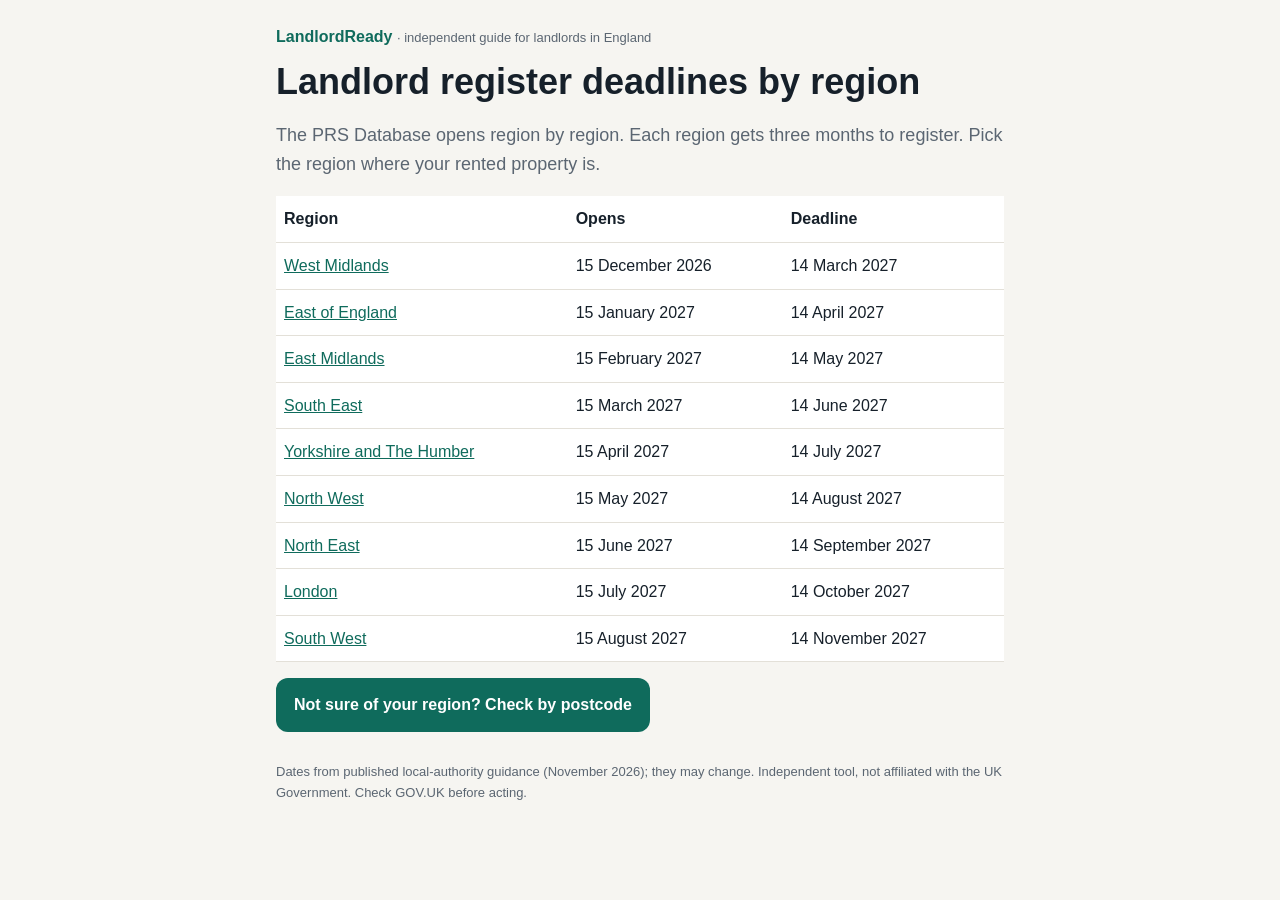
==== register/index.html @ 06443d3b "Add PRS Database deadline pages for all 9 English regions Generated from one table (tools/build_regi" ====
<!doctype html>
<html lang="en-GB"><head><meta charset="utf-8"><meta name="viewport" content="width=device-width,initial-scale=1">
<title>Landlord register deadlines by region (England) – PRS Database dates</title><meta name="description" content="When must you register on the PRS Database? Opening dates and deadlines for all 9 English regions, from West Midlands (Dec 2026) to South West (Nov 2027).">
<link rel="canonical" href="https://landlordready.github.io/register/"><style>:root{--bg:#f6f5f1;--card:#fff;--ink:#16202a;--muted:#5b6672;--line:#e3e0d8;--accent:#0f6b5c}
*{box-sizing:border-box}body{margin:0;background:var(--bg);color:var(--ink);font:16px/1.6 -apple-system,BlinkMacSystemFont,"Segoe UI",Roboto,Helvetica,Arial,sans-serif}
.wrap{max-width:760px;margin:0 auto;padding:24px 16px 64px}a{color:var(--accent)}
.brand{font-weight:700;text-decoration:none}.muted{color:var(--muted)}.small{font-size:13px}.crumbs{color:var(--muted)}
h1{font-size:clamp(26px,5.5vw,36px);line-height:1.2;margin:10px 0}h2{margin-top:28px}.lead{font-size:18px;color:var(--muted)}
.dates{display:grid;grid-template-columns:repeat(3,1fr);gap:10px;margin:18px 0}.dates div{background:var(--card);border:1px solid var(--line);border-radius:12px;padding:12px}
.dates span{display:block;color:var(--muted);font-size:13px}.dates b{font-size:18px}
.btn{display:inline-block;background:var(--accent);color:#fff;font-weight:700;text-decoration:none;border-radius:12px;padding:14px 18px}
details{background:var(--card);border:1px solid var(--line);border-radius:12px;padding:10px 14px;margin:8px 0}summary{cursor:pointer;font-weight:600}
table{width:100%;border-collapse:collapse;background:var(--card)}th,td{text-align:left;padding:10px 8px;border-bottom:1px solid var(--line)}
.nav{margin-top:28px}footer{color:var(--muted);font-size:13px;margin-top:30px}
@media (max-width:520px){.dates{grid-template-columns:1fr}}
</style></head><body><div class="wrap">
<header><a class="brand" href="../">LandlordReady</a> <span class="muted small">· independent guide for landlords in England</span></header>
<h1>Landlord register deadlines by region</h1>
<p class="lead">The PRS Database opens region by region. Each region gets three months to register. Pick the region where your rented property is.</p>
<table><thead><tr><th>Region</th><th>Opens</th><th>Deadline</th></tr></thead><tbody><tr><td><a href="west-midlands/">West Midlands</a></td><td>15 December 2026</td><td>14 March 2027</td></tr><tr><td><a href="east-of-england/">East of England</a></td><td>15 January 2027</td><td>14 April 2027</td></tr><tr><td><a href="east-midlands/">East Midlands</a></td><td>15 February 2027</td><td>14 May 2027</td></tr><tr><td><a href="south-east/">South East</a></td><td>15 March 2027</td><td>14 June 2027</td></tr><tr><td><a href="yorkshire-and-the-humber/">Yorkshire and The Humber</a></td><td>15 April 2027</td><td>14 July 2027</td></tr><tr><td><a href="north-west/">North West</a></td><td>15 May 2027</td><td>14 August 2027</td></tr><tr><td><a href="north-east/">North East</a></td><td>15 June 2027</td><td>14 September 2027</td></tr><tr><td><a href="london/">London</a></td><td>15 July 2027</td><td>14 October 2027</td></tr><tr><td><a href="south-west/">South West</a></td><td>15 August 2027</td><td>14 November 2027</td></tr></tbody></table>
<p><a class="btn" href="../">Not sure of your region? Check by postcode</a></p>
<footer><p>Dates from published local-authority guidance (November 2026); they may change. Independent tool, not affiliated with the UK Government. Check GOV.UK before acting.</p></footer>
</div></body></html>
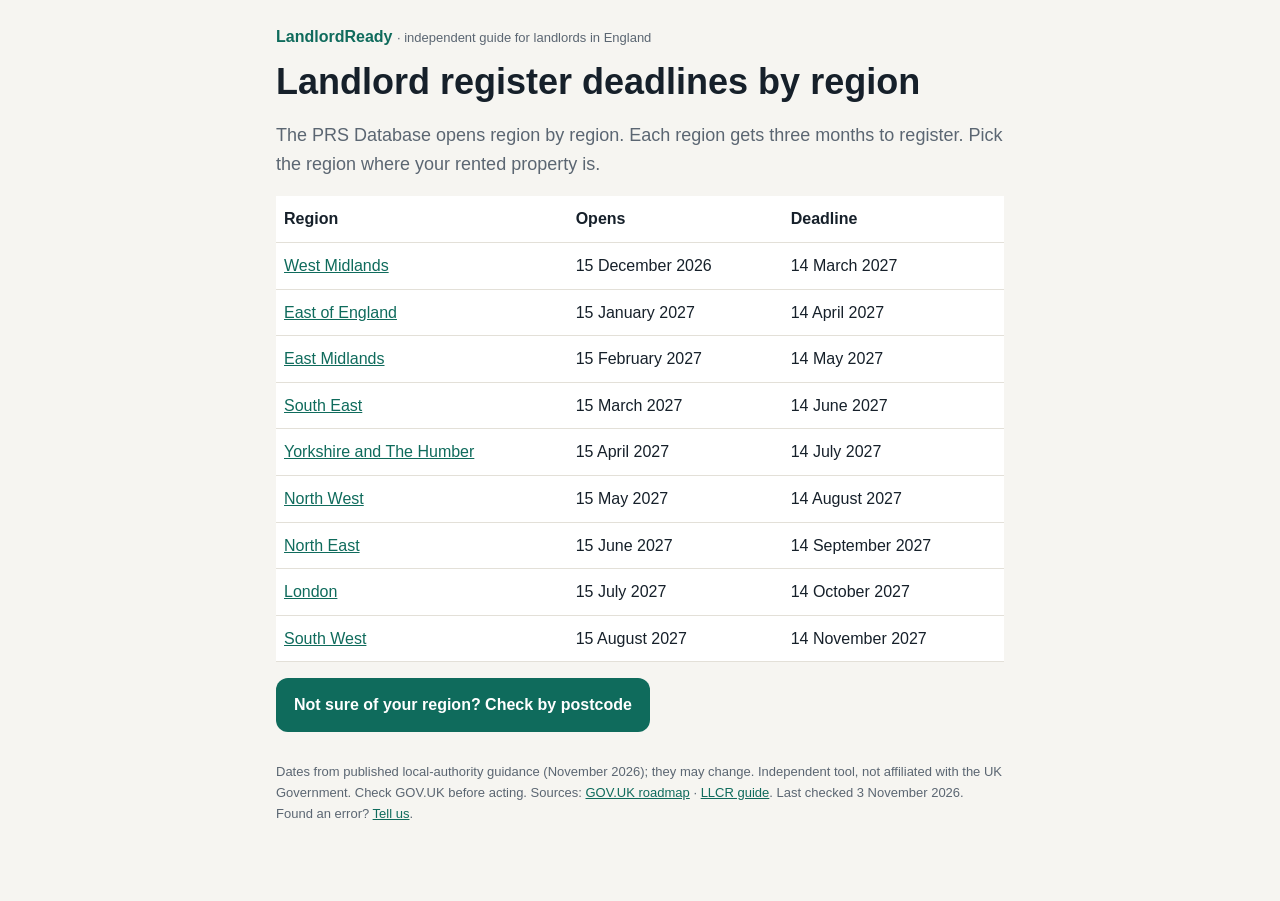
==== commit 5f85c500: "Add sources, trust line and about section to build landlord trust Link each headline figure to its s" ====
--- a/register/index.html
+++ b/register/index.html
@@ -19,5 +19,5 @@
 <p class="lead">The PRS Database opens region by region. Each region gets three months to register. Pick the region where your rented property is.</p>
 <table><thead><tr><th>Region</th><th>Opens</th><th>Deadline</th></tr></thead><tbody><tr><td><a href="west-midlands/">West Midlands</a></td><td>15 December 2026</td><td>14 March 2027</td></tr><tr><td><a href="east-of-england/">East of England</a></td><td>15 January 2027</td><td>14 April 2027</td></tr><tr><td><a href="east-midlands/">East Midlands</a></td><td>15 February 2027</td><td>14 May 2027</td></tr><tr><td><a href="south-east/">South East</a></td><td>15 March 2027</td><td>14 June 2027</td></tr><tr><td><a href="yorkshire-and-the-humber/">Yorkshire and The Humber</a></td><td>15 April 2027</td><td>14 July 2027</td></tr><tr><td><a href="north-west/">North West</a></td><td>15 May 2027</td><td>14 August 2027</td></tr><tr><td><a href="north-east/">North East</a></td><td>15 June 2027</td><td>14 September 2027</td></tr><tr><td><a href="london/">London</a></td><td>15 July 2027</td><td>14 October 2027</td></tr><tr><td><a href="south-west/">South West</a></td><td>15 August 2027</td><td>14 November 2027</td></tr></tbody></table>
 <p><a class="btn" href="../">Not sure of your region? Check by postcode</a></p>
-<footer><p>Dates from published local-authority guidance (November 2026); they may change. Independent tool, not affiliated with the UK Government. Check GOV.UK before acting.</p></footer>
+<footer><p>Dates from published local-authority guidance (November 2026); they may change. Independent tool, not affiliated with the UK Government. Check GOV.UK before acting. Sources: <a href="https://www.gov.uk/government/publications/renters-rights-act-2025-implementation-roadmap/implementing-the-renters-rights-act-2025-our-roadmap-for-reforming-the-private-rented-sector" rel="noopener" target="_blank">GOV.UK roadmap</a> · <a href="https://www.llcr.uk/articles/prs-database-what-landlords-need-to-register.html" rel="noopener" target="_blank">LLCR guide</a>. Last checked 3 November 2026. Found an error? <a href="mailto:technorb02@gmail.com?subject=LandlordReady%20error%20report">Tell us</a>.</p></footer>
 </div></body></html>
